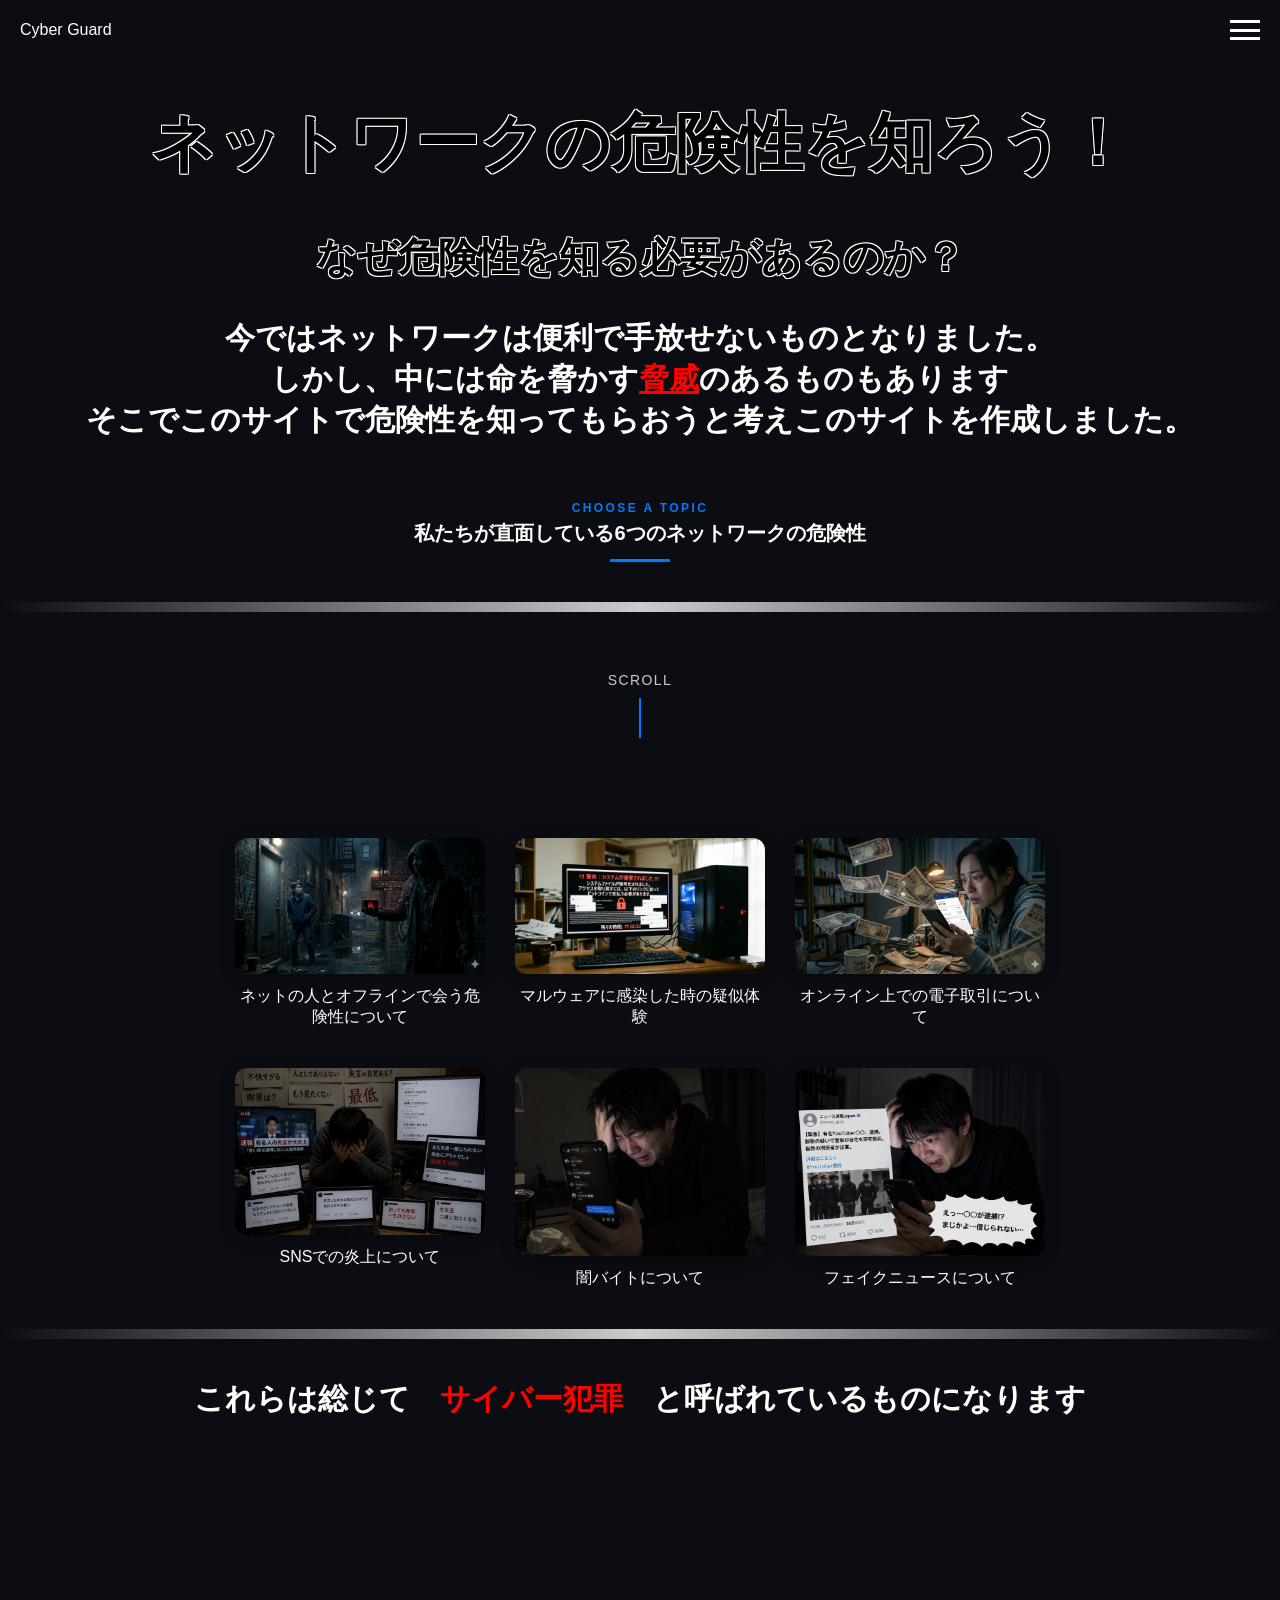
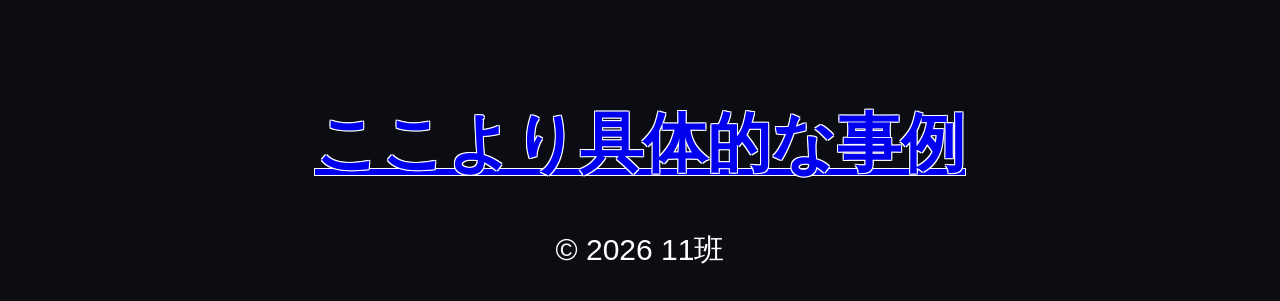
==== index.html @ e8190ea3 "Add files via upload" ====
<!DOCTYPE html>
<html lang="ja">
<head>
    <meta charset="UTF-8">
    <title>ネットワークの危険性を知ろう！｜11班</title>
    <link rel="stylesheet" href="./CSS/style.css">
</head>
<body>
    
    <div class="content-wrapper">
        <header>
            <div class="logo">Cyber Guard</div>
            <div class="hamburger" id="hamburger">
                <span></span>
                <span></span>
                <span></span>
            </div>
            <nav class="nav-menu" id="nav-menu">
                <ul>
                    <li><a href="#">ホーム</a></li>
                    <li><a href="#">危険性を知ろう</a></li>
                    <li><a href="#">対策</a></li>
                </ul>
            </nav>
        </header>

        <h1>ネットワークの危険性を知ろう！</h1>
        <h2>なぜ危険性を知る必要があるのか？</h2>
        <h3>今ではネットワークは便利で手放せないものとなりました。<br>
           しかし、中には命を脅かす<span style="color:red;text-decoration: underline;">脅威</span>のあるものもあります<br>
           そこでこのサイトで危険性を知ってもらおうと考えこのサイトを作成しました。</h3>

        <div class="section-title-area">
            <p class="en-title">CHOOSE A TOPIC</p>
            <h4 class="ja-title">私たちが直面している6つのネットワークの危険性</h4>
        </div>

        <hr class="gradation-line" id="bg-trigger">

        <div class="scroll-down">
            <span>SCROLL</span>
            <div class="arrow"></div>
        </div>
        
        <ul class="link-list fade-in">
            <li>
                <a href="https://youtube.com" target="_blank" rel="noopener noreferrer">
                    <img src="./image/onlinemeet.png" alt="ネットの人とオフラインで会う危険性">
                    <span>ネットの人とオフラインで会う危険性について</span>
                </a>
            </li>
            <li>
                <a href="mail.html" target="_blank" rel="noopener noreferrer">
                    <img src="./image/malwarePC.png" alt="マルウェアに感染したときの疑似体験">
                    <span>マルウェアに感染した時の疑似体験</span>
                </a>
            </li>
            <li>
                <a href="https://amazon.co.jp" target="_blank" rel="noopener noreferrer">
                    <img src="./image/transaction.png" alt="オンライン上での電子取引について">
                    <span>オンライン上での電子取引について</span>
                </a>
            </li>  
        </ul>
        
        <ul class="link-list fade-in">
            <li>
                <a href="enjyou.html" target="_blank" rel="noopener noreferrer">
                    <img src="./image/backlash.png" alt="SNSでの炎上について">
                    <span>SNSでの炎上について</span>
                </a>
            </li>
            <li>
                <a href="yamibaito.html" target="_blank" rel="noopener noreferrer">
                    <img src="./image/ijime.png" alt="ネット上でのいじめについて">
                    <span>闇バイトについて</span>
                </a>
            </li>
            <li>
                <a href="fakenews.html" target="_blank" rel="noopener noreferrer">
                    <img src="./image/fakenews.png" alt="フェイクニュースについて">
                    <span>フェイクニュースについて</span>
                </a>
            </li>
        </ul>

        <hr class="gradation-line" id="bg-trigger-2">

        <h3 class="link-list fade-in_text">
            これらは総じて<span style="color: red;">サイバー犯罪</span>と呼ばれているものになります
        </h3>

        <div style="height: 200px;"></div>
        <h1><a href="Cyber.html">ここより具体的な事例</a></h1>
        
        <footer>
            <p style="text-align: center;">&copy; 2026 11班</p>
        </footer>
    </div>

    <script>
        const hamburger = document.getElementById('hamburger');
        const navMenu = document.getElementById('nav-menu');
        hamburger.addEventListener('click', () => {
            hamburger.classList.toggle('active');
            navMenu.classList.toggle('active');
        });

        const fadeElements = document.querySelectorAll('.fade-in, .fade-in_text');
        const observer = new IntersectionObserver((entries) => {
            entries.forEach(entry => {
                if (entry.isIntersecting) {
                    entry.target.classList.add('is-active');
                    observer.unobserve(entry.target);
                }
            });
        }, { threshold: 0.2 });
        fadeElements.forEach(el => observer.observe(el));

        const bgTrigger1 = document.getElementById('bg-trigger');
        const bgTrigger2 = document.getElementById('bg-trigger-2');
        
        const bgObserver = new IntersectionObserver((entries) => {
            entries.forEach(entry => {
                const id = entry.target.id;
                const isPastTrigger = !entry.isIntersecting && entry.boundingClientRect.top < entry.rootBounds.top;

                if (id === 'bg-trigger') {
                    if (isPastTrigger) {
                        document.body.classList.add('bg-changed');
                    } else {
                        document.body.classList.remove('bg-changed');
                    }
                } 
                else if (id === 'bg-trigger-2') {
                    if (isPastTrigger) {
                        document.body.classList.add('bg-changed-2');
                    } else {
                        document.body.classList.remove('bg-changed-2');
                    }
                }
            });
        }, {
            rootMargin: "-50% 0px 0px 0px"
        });

        if (bgTrigger1) bgObserver.observe(bgTrigger1);
        if (bgTrigger2) bgObserver.observe(bgTrigger2);
    </script>
</body>
</html>
---- CSS/style.css ----
body {
    margin: 0;
    min-height: 100vh;
    background-color: #0b0d13;
    color: #000; 
    font-family: 'Helvetica Neue', Arial, sans-serif;
    transition: color 0.8s ease, background-color 0.8s ease;
    position: relative;
}

body::before {
    content: '';
    position: fixed;
    top: 0;
    left: 0;
    width: 100%;
    height: 100%;
    background-image: url('../image/haikei.png');
    background-size: cover;
    background-position: center;
    background-repeat: no-repeat;
    z-index: -1;
    transition: opacity 0.8s ease;
    opacity: 1;
}

body.bg-changed {
    background-color: #0b0d13;
    color: #fff; 
}

body.bg-changed::before {
    opacity: 0;
}

body.bg-changed .section-title-area .ja-title,
body.bg-changed .link-list a {
    color: #fff;
}

body.bg-changed .hamburger span {
    background-color: #fff;
}

body.bg-changed .scroll-down {
    color: #ccc;
}

body.bg-changed h3 {
    color: #fff; 
}

body.bg-changed-2 {
    background-color: #610d0d;
}

body.bg-changed-2 h3 span {
    text-shadow: 0 0 10px rgba(255, 0, 0, 0.671);
}

.content-wrapper {
    position: relative;
    min-height: 100vh;
    z-index: 1;
}

h1, h2 {
    text-align: center;
    color: #000;
    text-shadow:
        1px 1px 0 #fff,
        -1px 1px 0 #fff,
        1px -1px 0 #fff,
        -1px -1px 0 #fff;
}

h1 {
    font-size: 64px;
    margin-top: 40px;
}

h2 {
    font-size: 40px;
}

h3 {
    text-align: center;
    font-size: 30px;
    color: #333; 
}

h4 {
    font-size: 20px;
}

header {
    display: flex;
    justify-content: space-between;
    align-items: center;
    padding: 20px;
}

p {
    text-align: center;
    font-size: 30px;
}

.hamburger {
    display: flex;
    flex-direction: column;
    justify-content: space-between;
    width: 30px;
    height: 20px;
    cursor: pointer;
    z-index: 100;
    background: none;
    border: none;
}

.hamburger span {
    width: 100%;
    height: 3px;
    background-color: #000;
    transition: all 0.3s;
}

.nav-menu {
    position: fixed;
    top: 0;
    right: -100%;
    width: 70%;
    height: 100vh;
    background-color: rgba(0,0,0,0.9);
    transition: all 0.3s;
    padding-top: 80px;
}

.nav-menu.active {
    right: 0;
}

.nav-menu ul {
    list-style: none;
    text-align: center;
}

.nav-menu ul li {
    margin: 30px 0;
}

.nav-menu ul li a {
    color: white;
    text-decoration: none;
    font-size: 1.2rem;
}

.link-list {
    list-style: none;
    padding: 0;
    margin: 40px auto;
    display: flex;
    justify-content: center;
    gap: 30px;
    max-width: 900px;
    width: 90%;
}

.link-list li {
    flex: 1;
    max-width: 250px;
}

.link-list a {
    text-decoration: none;
    color: #000;
    display: flex;
    flex-direction: column;
    align-items: center;
    text-align: center;
    transition: color 0.5s;
}

.link-list img {
    width: 100%;
    height: auto;
    border-radius: 12px;
    margin-bottom: 12px;
    box-shadow: 0 4px 15px rgba(0,0,0,0.3);
    transition: transform 0.3s, box-shadow 0.3s;
}

.link-list a:hover img {
    transform: translateY(-5px);
    box-shadow: 0 8px 25px rgba(0,255,255,0.4);
}

.fade-in, .fade-in_text {
    opacity: 0;
    transform: translateY(40px);
    transition: opacity 1.0s ease, transform 1.0s ease;
}

.fade-in.is-active, .fade-in_text.is-active {
    opacity: 1;
    transform: translateY(0);
}

.section-title-area {
    text-align: center;
    margin: 60px 0 20px 0;
}

.section-title-area .en-title {
    font-size: 12px;
    color: #007bff;
    font-weight: bold;
    letter-spacing: 0.2em;
    margin-bottom: 5px;
}

.section-title-area .ja-title {
    font-size: 20px;
    color: #333;
    margin: 0;
    position: relative;
    display: inline-block;
    padding-bottom: 15px;
    transition: color 0.5s;
}

.section-title-area .ja-title::after {
    content: '';
    position: absolute;
    bottom: 0;
    left: 50%;
    transform: translateX(-50%);
    width: 60px;
    height: 3px;
    background: #007bff;
}

.gradation-line {
    border: none;
    height: 10px;
    background: linear-gradient(to right, transparent, #ccc, transparent);
    margin: 40px auto;
    width: 100%;
}

.scroll-down {
    text-align: center;
    padding: 20px 0 60px 0;
    font-size: 14px;
    letter-spacing: 0.1em;
    color: #666;
    transition: color 0.5s;
}

.scroll-down .arrow {
    width: 2px;
    height: 40px;
    background: #eee;
    margin: 10px auto 0;
    position: relative;
    overflow: hidden;
}

.scroll-down .arrow::after {
    content: '';
    position: absolute;
    top: 0;
    left: 0;
    width: 100%;
    height: 100%;
    background: #007bff;
    animation: scroll-line 2.0s infinite ease-in-out;
}

@keyframes scroll-line {
    0% { transform: scaleY(0); transform-origin: top; }
    50% { transform: scaleY(1); transform-origin: top; }
    51% { transform: scaleY(1); transform-origin: bottom; }
    100% { transform: scaleY(0); transform-origin: bottom; }    
}
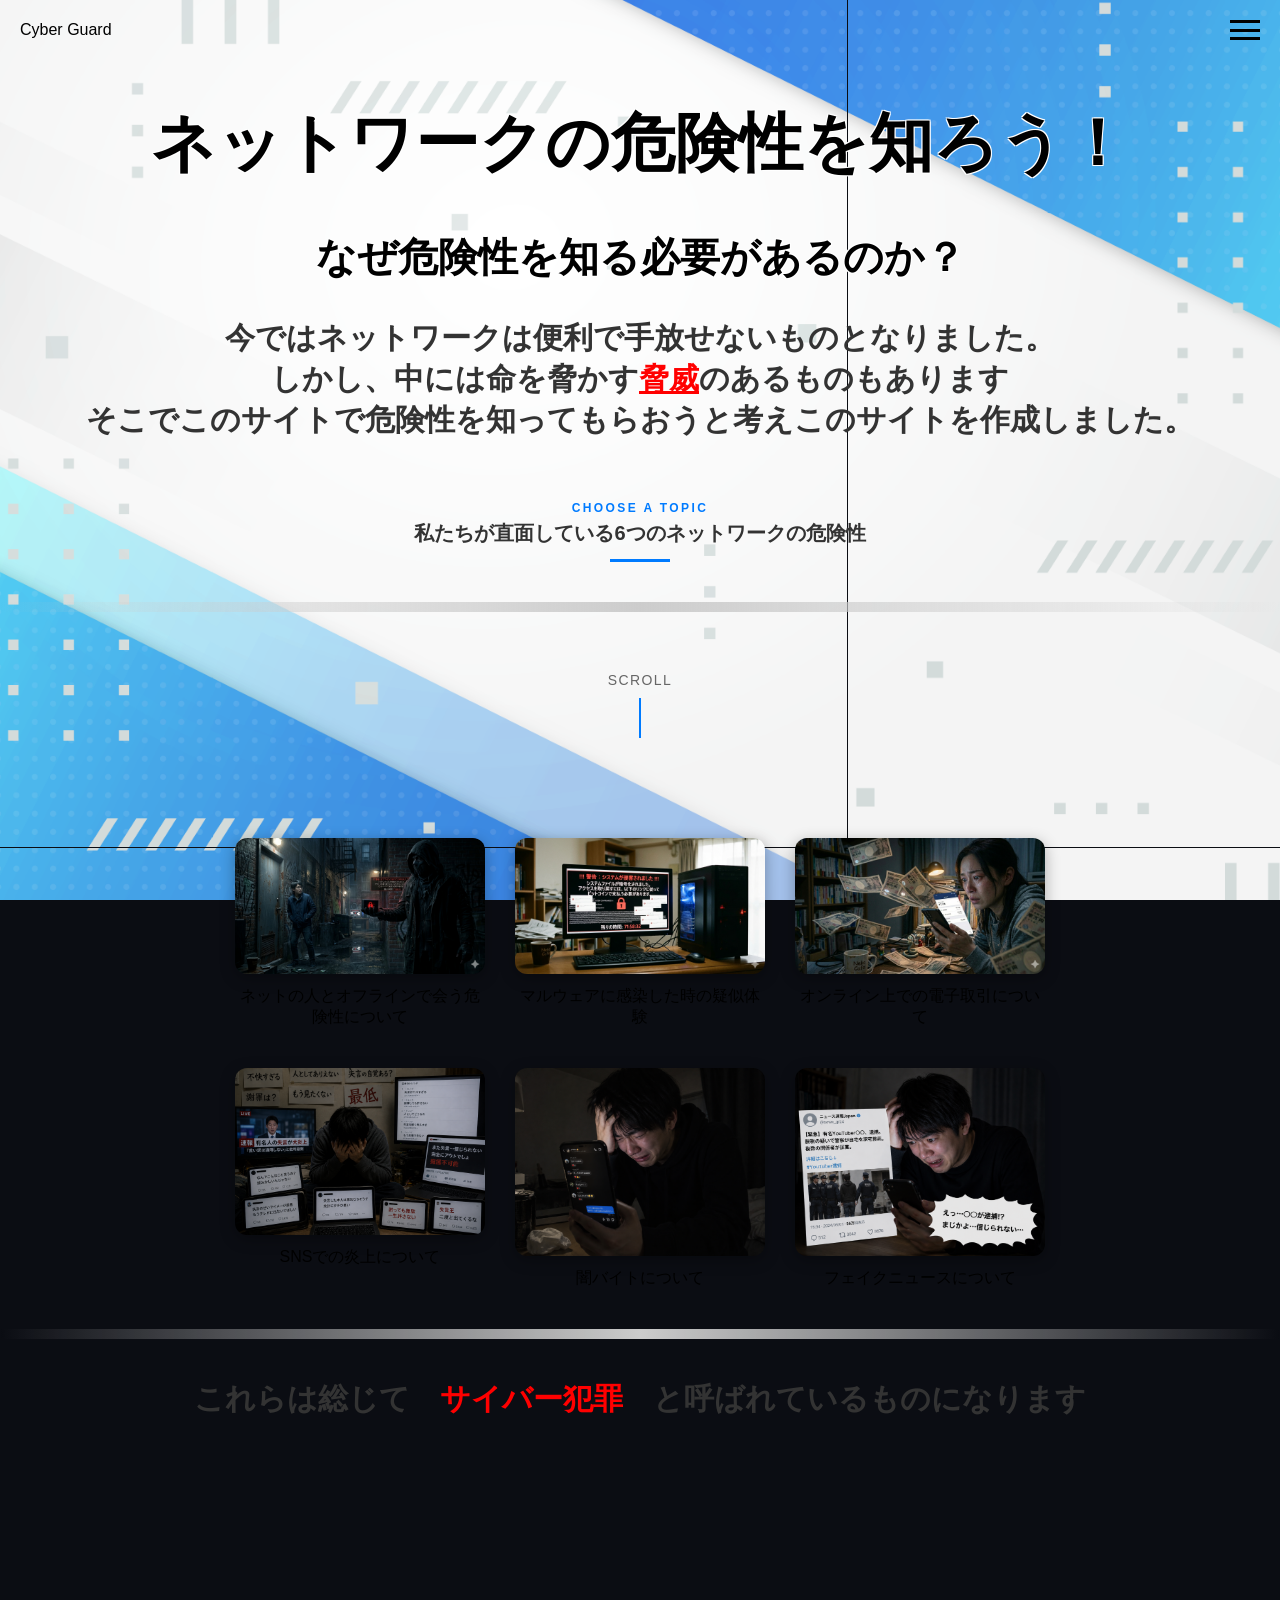
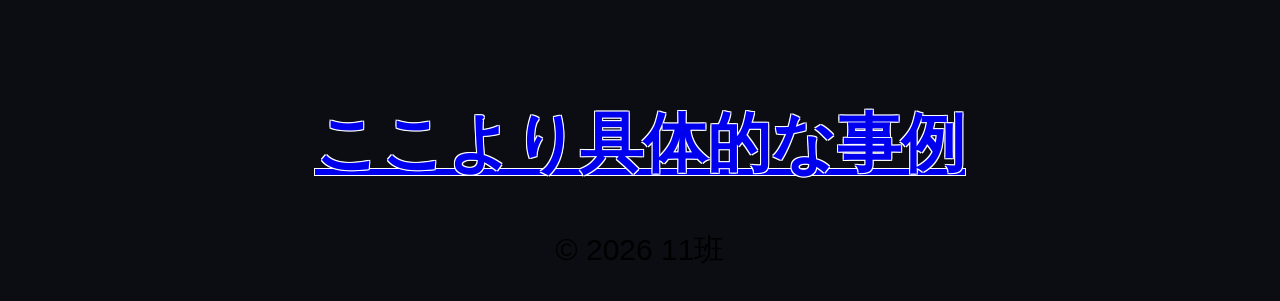
==== commit 4fd824e1: "Update index.html" ====
--- a/index.html
+++ b/index.html
@@ -44,7 +44,7 @@
         
         <ul class="link-list fade-in">
             <li>
-                <a href="https://youtube.com" target="_blank" rel="noopener noreferrer">
+                <a href="online-safety-shumilatoe.html" target="_blank" rel="noopener noreferrer">
                     <img src="./image/onlinemeet.png" alt="ネットの人とオフラインで会う危険性">
                     <span>ネットの人とオフラインで会う危険性について</span>
                 </a>
@@ -148,4 +148,4 @@
         if (bgTrigger2) bgObserver.observe(bgTrigger2);
     </script>
 </body>
-</html>+</html>
